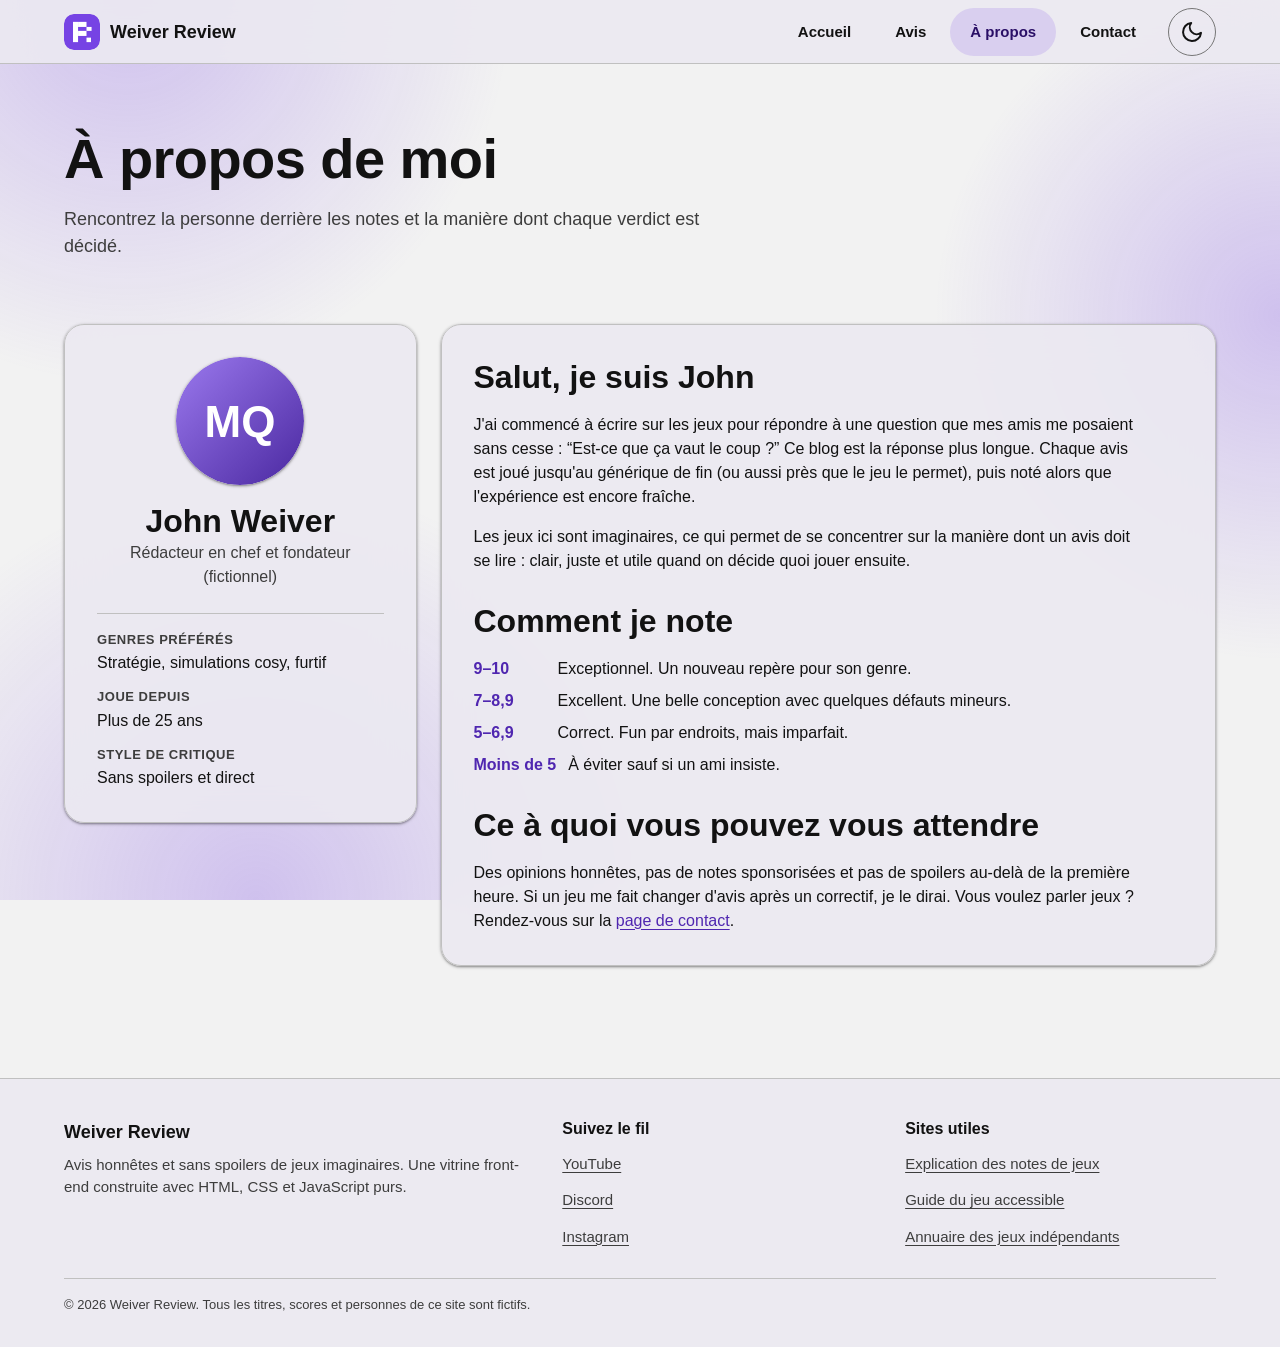
==== aboutme.html @ 38fb5235 "feat(master):initial commit - ajout du site" ====
<!DOCTYPE html>
<html lang="fr">
<head>
  <meta charset="utf-8">
  <meta name="viewport" content="width=device-width, initial-scale=1">
  <meta name="color-scheme" content="light dark">
  <title>À propos | Weiver Review</title>
  <meta name="description" content="Rencontrez Mara Quill, la critique fictive derrière Pixel Ledger, et apprenez comment chaque jeu reçoit sa note sur 10.">
  <link rel="canonical" href="https://www.example.com/aboutme.html">

  <!-- Open Graph -->
  <meta property="og:type" content="website">
  <meta property="og:site_name" content="Pixel Ledger">
  <meta property="og:title" content="À propos | Pixel Ledger">
  <meta property="og:description" content="Rencontrez Mara Quill, la critique fictive derrière Pixel Ledger, et apprenez comment chaque jeu reçoit sa note sur 10.">
  <meta property="og:url" content="https://www.example.com/aboutme.html">
  <meta property="og:locale" content="fr_FR">

  <link rel="icon" type="image/svg+xml" href="res/logo/logo.svg">
  <script>
    /* Set the theme before first paint to avoid a flash of the wrong theme */
    (function () {
      var theme = null;
      try { theme = window.localStorage.getItem('pixel-ledger-theme'); } catch (e) {}
      if (theme !== 'light' && theme !== 'dark') {
        theme = window.matchMedia && window.matchMedia('(prefers-color-scheme: dark)').matches ? 'dark' : 'light';
      }
      document.documentElement.setAttribute('data-theme', theme);
    })();
  </script>
  <link rel="stylesheet" href="res/css/global.css">
  <link rel="stylesheet" href="res/css/style.css">
  <script src="res/js/script.js" defer></script>
</head>
<body>
  <a class="skip-link" href="#main">Aller au contenu principal</a>

  <header class="site-header">
    <div class="container site-header__inner">
      <a class="brand" href="index.html">
        <img class="brand__logo" src="res/logo/logo.svg" alt="" width="36" height="36">
        <span class="brand__name">Weiver Review</span>
      </a>

      <button class="nav-toggle" type="button" aria-expanded="false" aria-controls="site-nav" aria-label="Menu principal" data-nav-toggle>
        <span class="nav-toggle__bar" aria-hidden="true"></span>
        <span class="nav-toggle__bar" aria-hidden="true"></span>
        <span class="nav-toggle__bar" aria-hidden="true"></span>
      </button>

      <nav class="site-nav" id="site-nav" aria-label="Principal">
        <ul class="site-nav__list">
          <li><a class="site-nav__link" href="index.html">Accueil</a></li>
          <li><a class="site-nav__link" href="review.html">Avis</a></li>
          <li><a class="site-nav__link" href="aboutme.html" aria-current="page">À propos</a></li>
          <li><a class="site-nav__link" href="contact.html">Contact</a></li>
          <li class="site-nav__tools">
            <button class="theme-toggle" type="button" data-theme-toggle>
              <svg class="theme-toggle__icon theme-toggle__icon--moon" viewBox="0 0 24 24" aria-hidden="true" focusable="false">
                <path d="M21 12.8A9 9 0 1 1 11.2 3a7 7 0 0 0 9.8 9.8z"/>
              </svg>
              <svg class="theme-toggle__icon theme-toggle__icon--sun" viewBox="0 0 24 24" aria-hidden="true" focusable="false">
                <circle cx="12" cy="12" r="4"/>
                <path d="M12 2v2M12 20v2M4.9 4.9l1.4 1.4M17.7 17.7l1.4 1.4M2 12h2M20 12h2M4.9 19.1l1.4-1.4M17.7 6.3l1.4-1.4"/>
              </svg>
              <span class="theme-toggle__label" data-theme-label>Basculer le thème</span>
            </button>
          </li>
        </ul>
      </nav>
    </div>
  </header>

  <main id="main" tabindex="-1">
    <section class="page-hero">
      <div class="container">
        <h1>À propos de moi</h1>
        <p class="page-hero__lead">Rencontrez la personne derrière les notes et la manière dont chaque verdict est décidé.</p>
      </div>
    </section>

    <section class="section" aria-label="Profil de l'auteur">
      <div class="container about">
        <div class="panel profile">
          <svg class="profile__avatar" viewBox="0 0 128 128" role="img" aria-label="Avatar fictif montrant les initiales MQ">
            <defs>
              <linearGradient id="avatar-gradient" x1="0" y1="0" x2="1" y2="1">
                <stop offset="0" stop-color="#9b79ee"/>
                <stop offset="1" stop-color="#4a28a0"/>
              </linearGradient>
            </defs>
            <circle cx="64" cy="64" r="64" fill="url(#avatar-gradient)"/>
            <text x="64" y="64" text-anchor="middle" dominant-baseline="central" font-family="Arial, sans-serif" font-size="44" font-weight="700" fill="#ffffff">MQ</text>
          </svg>
          <div>
            <h2>John Weiver</h2>
            <p class="profile__role">Rédacteur en chef et fondateur (fictionnel)</p>
          </div>
          <dl class="facts">
            <div>
              <dt>Genres préférés</dt>
              <dd>Stratégie, simulations cosy, furtif</dd>
            </div>
            <div>
              <dt>Joue depuis</dt>
              <dd>Plus de 25 ans</dd>
            </div>
            <div>
              <dt>Style de critique</dt>
              <dd>Sans spoilers et direct</dd>
            </div>
          </dl>
        </div>

        <div class="panel prose">
          <h2>Salut, je suis John</h2>
          <p>J'ai commencé à écrire sur les jeux pour répondre à une question que mes amis me posaient sans cesse : &ldquo;Est-ce que ça vaut le coup ?&rdquo; Ce blog est la réponse plus longue. Chaque avis est joué jusqu'au générique de fin (ou aussi près que le jeu le permet), puis noté alors que l'expérience est encore fraîche.</p>
          <p>Les jeux ici sont imaginaires, ce qui permet de se concentrer sur la manière dont un avis doit se lire : clair, juste et utile quand on décide quoi jouer ensuite.</p>

          <h2>Comment je note</h2>
          <ul class="scale">
            <li><strong>9&ndash;10</strong><span>Exceptionnel. Un nouveau repère pour son genre.</span></li>
            <li><strong>7&ndash;8,9</strong><span>Excellent. Une belle conception avec quelques défauts mineurs.</span></li>
            <li><strong>5&ndash;6,9</strong><span>Correct. Fun par endroits, mais imparfait.</span></li>
            <li><strong>Moins de 5</strong><span>À éviter sauf si un ami insiste.</span></li>
          </ul>

          <h2>Ce à quoi vous pouvez vous attendre</h2>
          <p>Des opinions honnêtes, pas de notes sponsorisées et pas de spoilers au-delà de la première heure. Si un jeu me fait changer d'avis après un correctif, je le dirai. Vous voulez parler jeux ? Rendez-vous sur la <a href="contact.html">page de contact</a>.</p>
        </div>
      </div>
    </section>
  </main>

  <footer class="site-footer">
    <div class="container site-footer__inner">
      <div class="site-footer__about">
        <p class="site-footer__brand">Weiver Review</p>
        <p>Avis honnêtes et sans spoilers de jeux imaginaires. Une vitrine front-end construite avec HTML, CSS et JavaScript purs.</p>
      </div>
      <div>
        <h2 class="site-footer__title">Suivez le fil</h2>
        <ul class="site-footer__list">
          <li><a href="https://example.com/pixel-ledger/youtube" target="_blank" rel="noopener noreferrer">YouTube<span class="visually-hidden"> (ouvre un nouvel onglet)</span></a></li>
          <li><a href="https://example.com/pixel-ledger/discord" target="_blank" rel="noopener noreferrer">Discord<span class="visually-hidden"> (ouvre un nouvel onglet)</span></a></li>
          <li><a href="https://example.com/pixel-ledger/instagram" target="_blank" rel="noopener noreferrer">Instagram<span class="visually-hidden"> (ouvre un nouvel onglet)</span></a></li>
        </ul>
      </div>
      <div>
        <h2 class="site-footer__title">Sites utiles</h2>
        <ul class="site-footer__list">
          <li><a href="https://www.adayagame.fr/et-aussi/systeme-de-notation" target="_blank" rel="noopener noreferrer">Explication des notes de jeux<span class="visually-hidden"> (ouvre un nouvel onglet)</span></a></li>
          <li><a href="https://example.org/accessible-gaming-guide" target="_blank" rel="noopener noreferrer">Guide du jeu accessible<span class="visually-hidden"> (ouvre un nouvel onglet)</span></a></li>
          <li><a href="https://example.net/indie-showcase-directory" target="_blank" rel="noopener noreferrer">Annuaire des jeux indépendants<span class="visually-hidden"> (ouvre un nouvel onglet)</span></a></li>
        </ul>
      </div>
    </div>
    <p class="container site-footer__legal">&copy; 2026 Weiver Review. Tous les titres, scores et personnes de ce site sont fictifs.</p>
  </footer>
</body>
</html>
---- res/css/global.css ----
/* ==========================================================================
   global.css
   Design tokens (Material Design 3 inspired), reset, typography,
   theme tokens and shared components: header, navigation, buttons, footer.
   Font: Arial only. Breakpoints: 600px and 1024px (mobile-first).
   ========================================================================== */

/* --------------------------------------------------------------------------
   1. Tokens that do not depend on the theme
   -------------------------------------------------------------------------- */
:root {
  color-scheme: light;

  /* Brand colour (identical in both themes) */
  --md-primary: #7643e4;
  --md-on-primary: #ffffff;           /* contrast on primary: 5.7:1 (AA) */
  --md-primary-hover: #683bc9;        /* primary mixed with 12% black */

  /* Shape scale */
  --md-shape-sm: 0.5rem;
  --md-shape-md: 0.75rem;
  --md-shape-lg: 1.25rem;
  --md-shape-full: 999px;

  /* Elevation (shadow part; the tint comes from the surface colours) */
  --md-elev-1: 0 1px 2px rgb(0 0 0 / 0.3), 0 1px 3px 1px rgb(0 0 0 / 0.15);
  --md-elev-2: 0 1px 2px rgb(0 0 0 / 0.3), 0 2px 6px 2px rgb(0 0 0 / 0.15);
  --md-elev-3: 0 4px 8px 3px rgb(0 0 0 / 0.15), 0 1px 3px rgb(0 0 0 / 0.3);

  /* Surface glass effect: 0.9 opacity + 20px blur (see components) */
  --md-surface-alpha: 0.9;
  --md-blur: 20px;

  /* State layers derived from the primary colour */
  --md-state-hover: rgb(118 67 228 / 0.12);

  /* Layout */
  --header-h: 4rem;
  --gutter: clamp(1rem, 4vw, 2rem);
  --container-max: 72rem;

  /* M3 type scale (fluid where it matters) */
  --md-display: clamp(2.25rem, 1.5rem + 3.6vw, 3.5rem);
  --md-headline: clamp(1.5rem, 1.2rem + 1.4vw, 2rem);
  --md-title-lg: clamp(1.125rem, 1.05rem + 0.4vw, 1.375rem);
  --md-title-md: 1rem;
  --md-body-lg: 1rem;
  --md-body-md: 0.9375rem;
  --md-label-lg: 0.9375rem;
  --md-label-md: 0.8125rem;
}

/* --------------------------------------------------------------------------
   2. Theme tokens
   Light is the base. The dark block overrides colour roles only.
   -------------------------------------------------------------------------- */
:root,
:root[data-theme="light"] {
  color-scheme: light;

  --md-bg: #f2f2f2;                    /* main background */
  --md-secondary: #c0c0c0;             /* secondary surfaces, borders, outlines */
  --md-surface-rgb: 236 233 241;       /* #f2f2f2 with a 5% primary tint */
  --md-on-surface: #121212;
  --md-on-surface-variant: #3d3d3d;
  --md-outline: #c0c0c0;
  --md-outline-strong: #767676;        /* form controls: >= 3:1 non-text contrast */

  --md-primary-text: #4f26b0;          /* primary as text/focus ring on light: >= 4.9:1 */
  --md-primary-container: #d9cfef;
  --md-on-primary-container: #2a0f66;
  --md-secondary-container: #c0c0c0;
  --md-on-secondary-container: #121212;

  --md-glow: rgb(118 67 228 / 0.28);   /* gradient behind the glass surfaces */
  --md-disabled-bg: rgb(18 18 18 / 0.12);
  --md-disabled-fg: rgb(18 18 18 / 0.38);
}

:root[data-theme="dark"] {
  color-scheme: dark;

  --md-bg: #0c0c0c;
  --md-secondary: #2f2f2f;
  --md-surface-rgb: 30 28 38;          /* #2f2f2f/#0c0c0c blend with a primary tint */
  --md-on-surface: #f2f2f2;
  --md-on-surface-variant: #c0c0c0;
  --md-outline: #2f2f2f;
  --md-outline-strong: #8a8a8a;

  --md-primary-text: #b498f0;          /* primary mixed with 45% white: 8:1 on #0c0c0c */
  --md-primary-container: #41345c;
  --md-on-primary-container: #e6dcfc;
  --md-secondary-container: #2f2f2f;
  --md-on-secondary-container: #f2f2f2;

  --md-primary-hover: #8152e6;         /* primary mixed with 8% white (white text 4.9:1) */
  --md-glow: rgb(118 67 228 / 0.34);
  --md-disabled-bg: rgb(242 242 242 / 0.12);
  --md-disabled-fg: rgb(242 242 242 / 0.38);
}

/* --------------------------------------------------------------------------
   3. Reset and base typography
   -------------------------------------------------------------------------- */
*,
*::before,
*::after {
  box-sizing: border-box;
}

html {
  -webkit-text-size-adjust: 100%;
  text-size-adjust: 100%;
  scroll-padding-top: calc(var(--header-h) + 1rem);
}

@media (prefers-reduced-motion: no-preference) {
  html {
    scroll-behavior: smooth;
  }
}

body {
  margin: 0;
  min-height: 100vh;
  min-height: 100dvh;
  display: flex;
  flex-direction: column;
  font-family: Arial, sans-serif;
  font-size: var(--md-body-lg);
  line-height: 1.5;
  color: var(--md-on-surface);
  background-color: var(--md-bg);
}

/* Soft gradient behind every page so the glass blur is visible */
body::before {
  content: "";
  position: fixed;
  inset: 0;
  z-index: -1;
  pointer-events: none;
  background:
    radial-gradient(40rem circle at 10% 0%, var(--md-glow), transparent 60%),
    radial-gradient(36rem circle at 100% 35%, var(--md-glow), transparent 60%),
    radial-gradient(44rem circle at 20% 100%, var(--md-glow), transparent 60%);
}

main {
  flex: 1 0 auto;
}

main:focus {
  outline: none;
}

h1,
h2,
h3,
h4,
p,
ul,
ol,
dl,
dd,
figure {
  margin: 0;
}

h1,
h2,
h3,
h4 {
  font-family: inherit;
  font-weight: 700;
  line-height: 1.2;
}

h1 {
  font-size: var(--md-display);
  line-height: 1.1;
  letter-spacing: -0.01em;
}

h2 {
  font-size: var(--md-headline);
  line-height: 1.25;
}

h3 {
  font-size: var(--md-title-lg);
  line-height: 1.3;
}

h4 {
  font-size: var(--md-title-md);
}

ul[role="list"],
.list-reset {
  list-style: none;
  padding: 0;
}

img,
svg {
  display: block;
  max-width: 100%;
}

a {
  color: var(--md-primary-text);
  text-underline-offset: 0.2em;
}

a:hover {
  text-decoration-thickness: 2px;
}

button,
input,
select,
textarea {
  font: inherit;
  color: inherit;
}

button {
  cursor: pointer;
}

/* Visible focus for every interactive element */
:focus-visible {
  outline: 3px solid var(--md-primary-text);
  outline-offset: 3px;
}

/* --------------------------------------------------------------------------
   4. Utilities
   -------------------------------------------------------------------------- */
.container {
  width: min(100% - 2 * var(--gutter), var(--container-max));
  margin-inline: auto;
}

.visually-hidden {
  position: absolute;
  width: 1px;
  height: 1px;
  margin: -1px;
  padding: 0;
  overflow: hidden;
  clip: rect(0 0 0 0);
  clip-path: inset(50%);
  white-space: nowrap;
  border: 0;
}

.skip-link {
  position: absolute;
  top: -4rem;
  left: 0.75rem;
  z-index: 1000;
  padding: 0.75rem 1.25rem;
  border-radius: var(--md-shape-full);
  background: var(--md-primary);
  color: var(--md-on-primary);
  font-weight: 700;
  text-decoration: none;
}

.skip-link:focus {
  top: 0.75rem;
}

/* --------------------------------------------------------------------------
   5. Buttons (M3: filled, tonal, outlined, text)
   -------------------------------------------------------------------------- */
.button {
  display: inline-flex;
  align-items: center;
  justify-content: center;
  gap: 0.5rem;
  min-height: 3rem;
  padding: 0.5rem 1.5rem;
  border: 1px solid transparent;
  border-radius: var(--md-shape-full);
  font-size: var(--md-label-lg);
  font-weight: 700;
  line-height: 1.2;
  text-align: center;
  text-decoration: none;
  transition: background-color 0.2s ease, box-shadow 0.2s ease;
}

.button--filled {
  background: var(--md-primary);
  color: var(--md-on-primary);
}

.button--filled:hover {
  background: var(--md-primary-hover);
  box-shadow: var(--md-elev-1);
  text-decoration: none;
}

.button--tonal {
  background: var(--md-primary-container);
  color: var(--md-on-primary-container);
}

.button--tonal:hover {
  box-shadow: var(--md-elev-1);
  text-decoration: none;
}

.button--outlined {
  border-color: var(--md-outline-strong);
  color: var(--md-primary-text);
}

.button--outlined:hover {
  background: var(--md-state-hover);
  text-decoration: none;
}

.button--text {
  min-height: 2.75rem;
  padding-inline: 0.75rem;
  color: var(--md-primary-text);
}

.button--text:hover {
  background: var(--md-state-hover);
  text-decoration: none;
}

.button:disabled,
.button[aria-disabled="true"] {
  background: var(--md-disabled-bg);
  color: var(--md-disabled-fg);
  box-shadow: none;
  cursor: not-allowed;
}

/* --------------------------------------------------------------------------
   6. Header and navigation
   The glass layer is a pseudo-element so the fixed drawer (a descendant of
   the header) is not trapped inside a backdrop-filter containing block.
   -------------------------------------------------------------------------- */
.site-header {
  position: sticky;
  top: 0;
  z-index: 100;
  isolation: isolate;
}

.site-header::before {
  content: "";
  position: absolute;
  inset: 0;
  z-index: -1;
  background: rgb(var(--md-surface-rgb) / var(--md-surface-alpha));
  -webkit-backdrop-filter: blur(var(--md-blur));
  backdrop-filter: blur(var(--md-blur));
  border-bottom: 1px solid var(--md-outline);
}

.site-header__inner {
  display: flex;
  align-items: center;
  justify-content: space-between;
  gap: 1rem;
  min-height: var(--header-h);
}

/* Brand */
.brand {
  display: inline-flex;
  align-items: center;
  gap: 0.625rem;
  min-height: 3rem;
  color: var(--md-on-surface);
  font-size: 1.125rem;
  font-weight: 700;
  text-decoration: none;
}

.brand:hover {
  text-decoration: none;
}

.brand__logo {
  width: 2.25rem;
  height: 2.25rem;
  border-radius: 0.625rem;
}

/* Hamburger button (< 1024px) */
.nav-toggle {
  position: relative;
  flex: none;
  width: 3rem;
  height: 3rem;
  padding: 0;
  border: 0;
  border-radius: var(--md-shape-full);
  background: transparent;
  color: var(--md-on-surface);
}

.nav-toggle:hover {
  background: var(--md-state-hover);
}

.nav-toggle__bar {
  position: absolute;
  left: 0.75rem;
  width: 1.5rem;
  height: 2px;
  border-radius: 2px;
  background: currentColor;
  transition: transform 0.25s ease, opacity 0.2s ease;
}

.nav-toggle__bar:nth-child(1) {
  top: 1.0625rem;
}

.nav-toggle__bar:nth-child(2) {
  top: 1.4375rem;
}

.nav-toggle__bar:nth-child(3) {
  top: 1.8125rem;
}

.nav-toggle[aria-expanded="true"] .nav-toggle__bar:nth-child(1) {
  transform: translateY(0.375rem) rotate(45deg);
}

.nav-toggle[aria-expanded="true"] .nav-toggle__bar:nth-child(2) {
  opacity: 0;
}

.nav-toggle[aria-expanded="true"] .nav-toggle__bar:nth-child(3) {
  transform: translateY(-0.375rem) rotate(-45deg);
}

/* Drawer (mobile): slides in from the right under the header */
.site-nav {
  position: fixed;
  top: var(--header-h);
  right: 0;
  bottom: 0;
  width: min(20rem, 85vw);
  padding: 1rem;
  overflow-y: auto;
  background: rgb(var(--md-surface-rgb) / var(--md-surface-alpha));
  -webkit-backdrop-filter: blur(var(--md-blur));
  backdrop-filter: blur(var(--md-blur));
  border-inline-start: 1px solid var(--md-outline);
  box-shadow: var(--md-elev-3);
  transform: translateX(100%);
  visibility: hidden;
  transition: transform 0.25s ease, visibility 0s linear 0.25s;
}

.site-nav.is-open {
  transform: none;
  visibility: visible;
  transition: transform 0.25s ease, visibility 0s;
}

.site-nav__list {
  display: flex;
  flex-direction: column;
  gap: 0.25rem;
  margin: 0;
  padding: 0;
  list-style: none;
}

.site-nav__link {
  display: flex;
  align-items: center;
  min-height: 3rem;
  padding: 0 1.25rem;
  border-radius: var(--md-shape-full);
  color: var(--md-on-surface);
  font-size: var(--md-label-lg);
  font-weight: 700;
  text-decoration: none;
}

.site-nav__link:hover {
  background: var(--md-state-hover);
  text-decoration: none;
}

.site-nav__link[aria-current="page"] {
  background: var(--md-primary-container);
  color: var(--md-on-primary-container);
}

.site-nav__tools {
  margin-top: 0.75rem;
  padding-top: 0.75rem;
  border-top: 1px solid var(--md-outline);
}

/* Theme toggle: shows a moon in light mode, a sun in dark mode */
.theme-toggle {
  display: flex;
  align-items: center;
  gap: 0.75rem;
  width: 100%;
  min-height: 3rem;
  padding: 0 1.25rem;
  border: 1px solid var(--md-outline-strong);
  border-radius: var(--md-shape-full);
  background: transparent;
  color: var(--md-on-surface);
  font-size: var(--md-label-lg);
  font-weight: 700;
}

.theme-toggle:hover {
  background: var(--md-state-hover);
}

.theme-toggle__icon {
  flex: none;
  width: 1.5rem;
  height: 1.5rem;
  fill: none;
  stroke: currentColor;
  stroke-width: 2;
  stroke-linecap: round;
  stroke-linejoin: round;
}

.theme-toggle__icon--sun,
:root[data-theme="dark"] .theme-toggle__icon--moon {
  display: none;
}

:root[data-theme="dark"] .theme-toggle__icon--sun {
  display: block;
}

/* Desktop (>= 1024px): horizontal top bar, no hamburger */
@media (min-width: 1024px) {
  .nav-toggle {
    display: none;
  }

  .site-nav {
    position: static;
    width: auto;
    margin-inline-start: auto;
    padding: 0;
    overflow: visible;
    background: none;
    -webkit-backdrop-filter: none;
    backdrop-filter: none;
    border: 0;
    box-shadow: none;
    transform: none;
    visibility: visible;
    transition: none;
  }

  .site-nav__list {
    flex-direction: row;
    align-items: center;
    gap: 0.25rem;
  }

  .site-nav__tools {
    margin: 0 0 0 0.5rem;
    padding: 0;
    border: 0;
  }

  .theme-toggle {
    justify-content: center;
    width: 3rem;
    padding: 0;
  }

  /* Label stays available to screen readers */
  .theme-toggle__label {
    position: absolute;
    width: 1px;
    height: 1px;
    margin: -1px;
    overflow: hidden;
    clip: rect(0 0 0 0);
    clip-path: inset(50%);
    white-space: nowrap;
  }
}

/* --------------------------------------------------------------------------
   7. Footer
   -------------------------------------------------------------------------- */
.site-footer {
  margin-top: clamp(2rem, 5vw, 4rem);
  background: rgb(var(--md-surface-rgb) / var(--md-surface-alpha));
  -webkit-backdrop-filter: blur(var(--md-blur));
  backdrop-filter: blur(var(--md-blur));
  border-top: 1px solid var(--md-outline);
  color: var(--md-on-surface-variant);
  font-size: var(--md-body-md);
}

.site-footer__inner {
  display: grid;
  gap: 2rem;
  padding-block: 2.5rem 1.5rem;
}

.site-footer__brand {
  margin-bottom: 0.5rem;
  color: var(--md-on-surface);
  font-size: 1.125rem;
  font-weight: 700;
}

.site-footer__title {
  margin-bottom: 0.5rem;
  color: var(--md-on-surface);
  font-size: var(--md-title-md);
}

.site-footer__list {
  display: grid;
  gap: 0.125rem;
  margin: 0;
  padding: 0;
  list-style: none;
}

.site-footer__list a {
  display: inline-block;
  padding-block: 0.375rem;
  color: var(--md-on-surface-variant);
}

.site-footer__list a:hover {
  color: var(--md-primary-text);
}

.site-footer__legal {
  padding-block: 1rem 2rem;
  border-top: 1px solid var(--md-outline);
  font-size: var(--md-label-md);
}

@media (min-width: 600px) {
  .site-footer__inner {
    grid-template-columns: repeat(2, 1fr);
  }

  .site-footer__about {
    grid-column: 1 / -1;
  }
}

@media (min-width: 1024px) {
  .site-footer__inner {
    grid-template-columns: 1.5fr 1fr 1fr;
  }

  .site-footer__about {
    grid-column: auto;
  }
}

/* --------------------------------------------------------------------------
   8. Reduced motion
   -------------------------------------------------------------------------- */
@media (prefers-reduced-motion: reduce) {
  *,
  *::before,
  *::after {
    animation-duration: 0.01ms !important;
    animation-iteration-count: 1 !important;
    transition-duration: 0.01ms !important;
    transition-delay: 0s !important;
    scroll-behavior: auto !important;
  }
}
---- res/css/style.css ----
/* ==========================================================================
   style.css
   Mises en page et composants par page : hero, cartes, avis, à propos, contact.
   S'appuie sur les tokens définis dans global.css.
   ========================================================================== */

/* --------------------------------------------------------------------------
   1. Surfaces vitrées (cartes, panneaux, mise en avant, appel à l'action)
   Fond à 0,9 d'opacité + flou de 20px sur le dégradé de la page.
   -------------------------------------------------------------------------- */
.card,
.panel,
.spotlight,
.cta {
  background: rgb(var(--md-surface-rgb) / var(--md-surface-alpha));
  -webkit-backdrop-filter: blur(var(--md-blur));
  backdrop-filter: blur(var(--md-blur));
  border: 1px solid var(--md-outline);
  border-radius: var(--md-shape-lg);
  box-shadow: var(--md-elev-1);
}

.panel {
  padding: clamp(1.25rem, 3vw, 2rem);
}

/* --------------------------------------------------------------------------
   2. Éléments partagés : sections, puces, notes
   -------------------------------------------------------------------------- */
.section {
  padding-block: clamp(1.5rem, 4vw, 3rem);
}

.section__header {
  display: flex;
  flex-wrap: wrap;
  align-items: flex-end;
  justify-content: space-between;
  gap: 0.5rem 1.5rem;
  margin-bottom: 1.5rem;
}

.page-hero {
  padding-block: clamp(2rem, 6vw, 4rem) clamp(0.5rem, 2vw, 1rem);
}

.page-hero__lead {
  max-width: 40rem;
  margin-top: 1rem;
  color: var(--md-on-surface-variant);
  font-size: clamp(1rem, 0.95rem + 0.25vw, 1.125rem);
}

.chip {
  display: inline-flex;
  align-items: center;
  min-height: 1.75rem;
  padding: 0.125rem 0.75rem;
  border-radius: var(--md-shape-full);
  background: var(--md-secondary-container);
  color: var(--md-on-secondary-container);
  font-size: var(--md-label-md);
  font-weight: 700;
  line-height: 1.2;
}

.chip--tonal {
  background: var(--md-primary-container);
  color: var(--md-on-primary-container);
}

/* --------------------------------------------------------------------------
   3. Accueil : hero
   -------------------------------------------------------------------------- */
.hero {
  position: relative;
  isolation: isolate;
  padding-block: clamp(2rem, 7vw, 5rem);
}

/* Soft glow that follows the pointer (set by index.js) */
.hero::after {
  content: "";
  position: absolute;
  inset: 0;
  z-index: -1;
  pointer-events: none;
  background: radial-gradient(
    28rem circle at var(--hero-x, 75%) var(--hero-y, 30%),
    var(--md-glow),
    transparent 65%
  );
}

.hero__inner {
  display: grid;
  gap: clamp(1.5rem, 5vw, 3rem);
  align-items: center;
}

.hero__text {
  display: grid;
  justify-items: start;
  gap: 1.25rem;
}

.hero__lead {
  max-width: 36rem;
  color: var(--md-on-surface-variant);
  font-size: clamp(1rem, 0.95rem + 0.3vw, 1.25rem);
}

.hero__actions {
  display: flex;
  flex-wrap: wrap;
  gap: 0.75rem;
}

.spotlight {
  display: grid;
  justify-items: center;
  gap: 1rem;
  padding: clamp(1.25rem, 4vw, 2rem);
  text-align: center;
}

.spotlight__label {
  color: var(--md-on-surface-variant);
  font-size: var(--md-label-lg);
  letter-spacing: 0.04em;
  text-transform: uppercase;
}

.controller {
  width: min(100%, 15rem);
  height: auto;
}

.controller__body {
  fill: var(--md-primary);
}

.controller__detail {
  fill: #ffffff;
}

.spotlight__title {
  font-size: var(--md-title-lg);
}

/* Circular score indicator drawn with a conic gradient */
.score-ring {
  position: relative;
  display: grid;
  place-items: center;
  width: 6rem;
  aspect-ratio: 1;
  border-radius: 50%;
  background: conic-gradient(var(--md-primary) calc(var(--value, 0) * 1%), var(--md-secondary) 0);
}

.score-ring::before {
  content: "";
  position: absolute;
  inset: 0.5rem;
  border-radius: 50%;
  background: rgb(var(--md-surface-rgb));
}

.score-ring__text {
  position: relative;
  color: var(--md-on-surface);
  font-size: 1.75rem;
  font-weight: 700;
  line-height: 1;
}

.score-ring__text small {
  color: var(--md-on-surface-variant);
  font-size: 0.75rem;
  font-weight: 400;
}

@media (min-width: 1024px) {
  .hero__inner {
    grid-template-columns: 1.25fr 1fr;
  }
}

/* --------------------------------------------------------------------------
   4. Cards and review grid
   -------------------------------------------------------------------------- */
.card-grid {
  display: grid;
  grid-template-columns: 1fr;
  gap: 1.25rem;
}

@media (min-width: 600px) {
  .card-grid {
    grid-template-columns: repeat(2, 1fr);
  }
}

@media (min-width: 1024px) {
  .card-grid {
    grid-template-columns: repeat(3, 1fr);
    gap: 1.5rem;
  }
}

.card {
  display: flex;
  flex-direction: column;
  overflow: hidden;
  transition: box-shadow 0.25s ease, transform 0.25s ease;
}

.card:hover {
  box-shadow: var(--md-elev-2);
}

.card:target {
  outline: 3px solid var(--md-primary-text);
  outline-offset: 3px;
}

/* Cover placeholder: CSS gradient + inline SVG motif */
.card__cover {
  position: relative;
  aspect-ratio: 16 / 9;
  background: linear-gradient(135deg, var(--cover-a, #7643e4), var(--cover-b, #1f1147));
}

.card__art {
  position: absolute;
  inset: 0;
  width: 100%;
  height: 100%;
  color: rgb(255 255 255 / 0.85);
}

.card__cover--1 { --cover-a: #7643e4; --cover-b: #1f1147; }
.card__cover--2 { --cover-a: #9b79ee; --cover-b: #4a28a0; }
.card__cover--3 { --cover-a: #4a28a0; --cover-b: #0c0c0c; }
.card__cover--4 { --cover-a: #2f2f2f; --cover-b: #7643e4; }
.card__cover--5 { --cover-a: #8a8a8a; --cover-b: #5b2fc0; }
.card__cover--6 { --cover-a: #5b2fc0; --cover-b: #2f2f2f; }

.card__score {
  position: absolute;
  top: 0.75rem;
  right: 0.75rem;
  display: flex;
  align-items: baseline;
  gap: 0.125rem;
  padding: 0.25rem 0.75rem;
  border-radius: var(--md-shape-full);
  background: rgb(var(--md-surface-rgb) / var(--md-surface-alpha));
  -webkit-backdrop-filter: blur(var(--md-blur));
  backdrop-filter: blur(var(--md-blur));
  box-shadow: var(--md-elev-1);
  color: var(--md-on-surface-variant);
  font-size: 0.75rem;
  line-height: 1.4;
}

.card__score strong {
  color: var(--md-primary-text);
  font-size: 1.25rem;
}

.card__body {
  display: flex;
  flex: 1;
  flex-direction: column;
  gap: 0.875rem;
  padding: 1.25rem;
}

.card__meta {
  display: flex;
  flex-wrap: wrap;
  gap: 0.5rem;
  margin: 0;
  padding: 0;
  list-style: none;
}

.card__comment {
  color: var(--md-on-surface-variant);
  font-size: var(--md-body-md);
}

.card__link {
  align-self: flex-start;
  margin: auto 0 -0.5rem -0.75rem;
}

.card--crow-master .card__cover {
  background: linear-gradient(135deg, #08090d, #2d2d34);
}

.card__cover--crow {
  --cover-a: #0d1117;
  --cover-b: #454a56;
}

.card__toggle {
  align-self: flex-start;
}

.modal {
  position: fixed;
  inset: 0;
  z-index: 1000;
  display: flex;
  align-items: center;
  justify-content: center;
  padding: 1rem;
  opacity: 0;
  pointer-events: none;
  transition: opacity 0.2s ease;
}

.modal.is-visible {
  opacity: 1;
  pointer-events: auto;
}

.modal__backdrop {
  position: absolute;
  inset: 0;
  background: rgb(0 0 0 / 0.7);
}

.modal__panel {
  position: relative;
  z-index: 1;
  width: min(100%, 32rem);
  display: grid;
  gap: 1rem;
  padding: 1.5rem;
  border: 1px solid var(--md-outline);
  border-radius: var(--md-shape-lg);
  background: var(--md-bg);
  box-shadow: var(--md-elev-3);
}

.modal__close {
  position: absolute;
  top: 0.75rem;
  right: 0.75rem;
  width: 2.25rem;
  height: 2.25rem;
  border: 1px solid var(--md-outline);
  border-radius: 50%;
  background: transparent;
  color: var(--md-on-surface);
  font-size: 1.5rem;
  cursor: pointer;
}

.modal__description,
.modal__list {
  color: var(--md-on-surface-variant);
}

.modal__list {
  margin: 0;
  padding-left: 1.25rem;
  display: grid;
  gap: 0.5rem;
}

.modal__actions {
  display: flex;
  flex-wrap: wrap;
  gap: 0.75rem;
}

/* Atouts / inconvénients */
.verdict {
  display: grid;
  grid-template-columns: repeat(auto-fit, minmax(9.5rem, 1fr));
  gap: 1rem;
}

.verdict__title {
  margin-bottom: 0.375rem;
  color: var(--md-on-surface);
  font-size: var(--md-label-lg);
  letter-spacing: 0.04em;
  text-transform: uppercase;
}

.verdict__list {
  display: grid;
  gap: 0.375rem;
  margin: 0;
  padding: 0;
  list-style: none;
  font-size: var(--md-body-md);
}

.verdict__list li {
  position: relative;
  padding-left: 1.375rem;
}

.verdict__list li::before {
  position: absolute;
  left: 0;
  font-weight: 700;
  color: var(--md-primary-text);
}

.verdict__list--pros li::before {
  content: "+";
  content: "+" / "";
}

.verdict__list--cons li::before {
  content: "\2212";
  content: "\2212" / "";
}

/* Scroll reveal (class added by index.js only when motion is allowed) */
.reveal {
  opacity: 0;
  transform: translateY(1rem);
  transition: opacity 0.5s ease, transform 0.5s ease;
}

.reveal.is-visible {
  opacity: 1;
  transform: none;
}

/* --------------------------------------------------------------------------
   5. Call to action
   -------------------------------------------------------------------------- */
.cta {
  display: grid;
  justify-items: start;
  gap: 1rem;
  padding: clamp(1.5rem, 5vw, 3rem);
  background-image: linear-gradient(135deg, var(--md-primary-container), transparent 70%);
}

.cta p {
  max-width: 36rem;
  color: var(--md-on-surface-variant);
}

/* --------------------------------------------------------------------------
   6. À propos
   -------------------------------------------------------------------------- */
.about {
  display: grid;
  gap: 1.5rem;
  align-items: start;
}

.profile {
  display: grid;
  justify-items: center;
  gap: 1rem;
  text-align: center;
}

.profile__avatar {
  width: 8rem;
  height: 8rem;
  border-radius: 50%;
  box-shadow: var(--md-elev-1);
}

.profile__role {
  color: var(--md-on-surface-variant);
}

.facts {
  display: grid;
  gap: 0.75rem;
  width: 100%;
  margin-top: 0.5rem;
  padding-top: 1rem;
  border-top: 1px solid var(--md-outline);
  text-align: left;
}

.facts dt {
  color: var(--md-on-surface-variant);
  font-size: var(--md-label-md);
  font-weight: 700;
  letter-spacing: 0.04em;
  text-transform: uppercase;
}

.facts dd {
  margin-top: 0.125rem;
}

.prose {
  display: grid;
  gap: 1rem;
}

.prose h2 {
  margin-top: 0.75rem;
}

.prose h2:first-child {
  margin-top: 0;
}

.prose p {
  max-width: 42rem;
}

.scale {
  display: grid;
  gap: 0.5rem;
  margin: 0;
  padding: 0;
  list-style: none;
}

.scale li {
  display: flex;
  align-items: baseline;
  gap: 0.75rem;
}

.scale strong {
  flex: none;
  min-width: 4.5rem;
  color: var(--md-primary-text);
}

@media (min-width: 1024px) {
  .about {
    grid-template-columns: minmax(16rem, 1fr) 2.2fr;
  }

  .profile {
    position: sticky;
    top: calc(var(--header-h) + 1.5rem);
  }
}

/* --------------------------------------------------------------------------
   7. Formulaire de contact
   -------------------------------------------------------------------------- */
.contact {
  display: grid;
  gap: 1.5rem;
  align-items: start;
}

.form {
  display: grid;
  gap: 1.25rem;
}

.field {
  display: grid;
  gap: 0.375rem;
}

.field__label {
  font-weight: 700;
}

.field__hint {
  color: var(--md-on-surface-variant);
  font-size: var(--md-label-md);
}

.field__control {
  width: 100%;
  min-height: 3rem;
  padding: 0.75rem 1rem;
  border: 1px solid var(--md-outline-strong);
  border-radius: var(--md-shape-md);
  background: var(--md-bg);
  color: var(--md-on-surface);
}

textarea.field__control {
  min-height: 9rem;
  resize: vertical;
}

/* Invalid state: thicker border plus a text message, not colour alone */
.field__control[aria-invalid="true"] {
  border-color: var(--md-on-surface);
  box-shadow: inset 0 0 0 1px var(--md-on-surface);
}

.field__error {
  color: var(--md-on-surface);
  font-size: var(--md-body-md);
  font-weight: 700;
}

.field__error::before {
  content: "Error: ";
  color: var(--md-primary-text);
}

.form__actions {
  display: flex;
  flex-wrap: wrap;
  align-items: center;
  gap: 1rem;
}

.form-status {
  padding: 1rem 1.25rem;
  border-radius: var(--md-shape-md);
  background: var(--md-primary-container);
  color: var(--md-on-primary-container);
  font-weight: 700;
}

.form-status:empty {
  display: none;
}

.info-list {
  display: grid;
  gap: 1rem;
  margin: 1rem 0 0;
  padding: 0;
  list-style: none;
  color: var(--md-on-surface-variant);
}

.info-list strong {
  display: block;
  color: var(--md-on-surface);
}

@media (min-width: 1024px) {
  .contact {
    grid-template-columns: 1.6fr 1fr;
  }
}
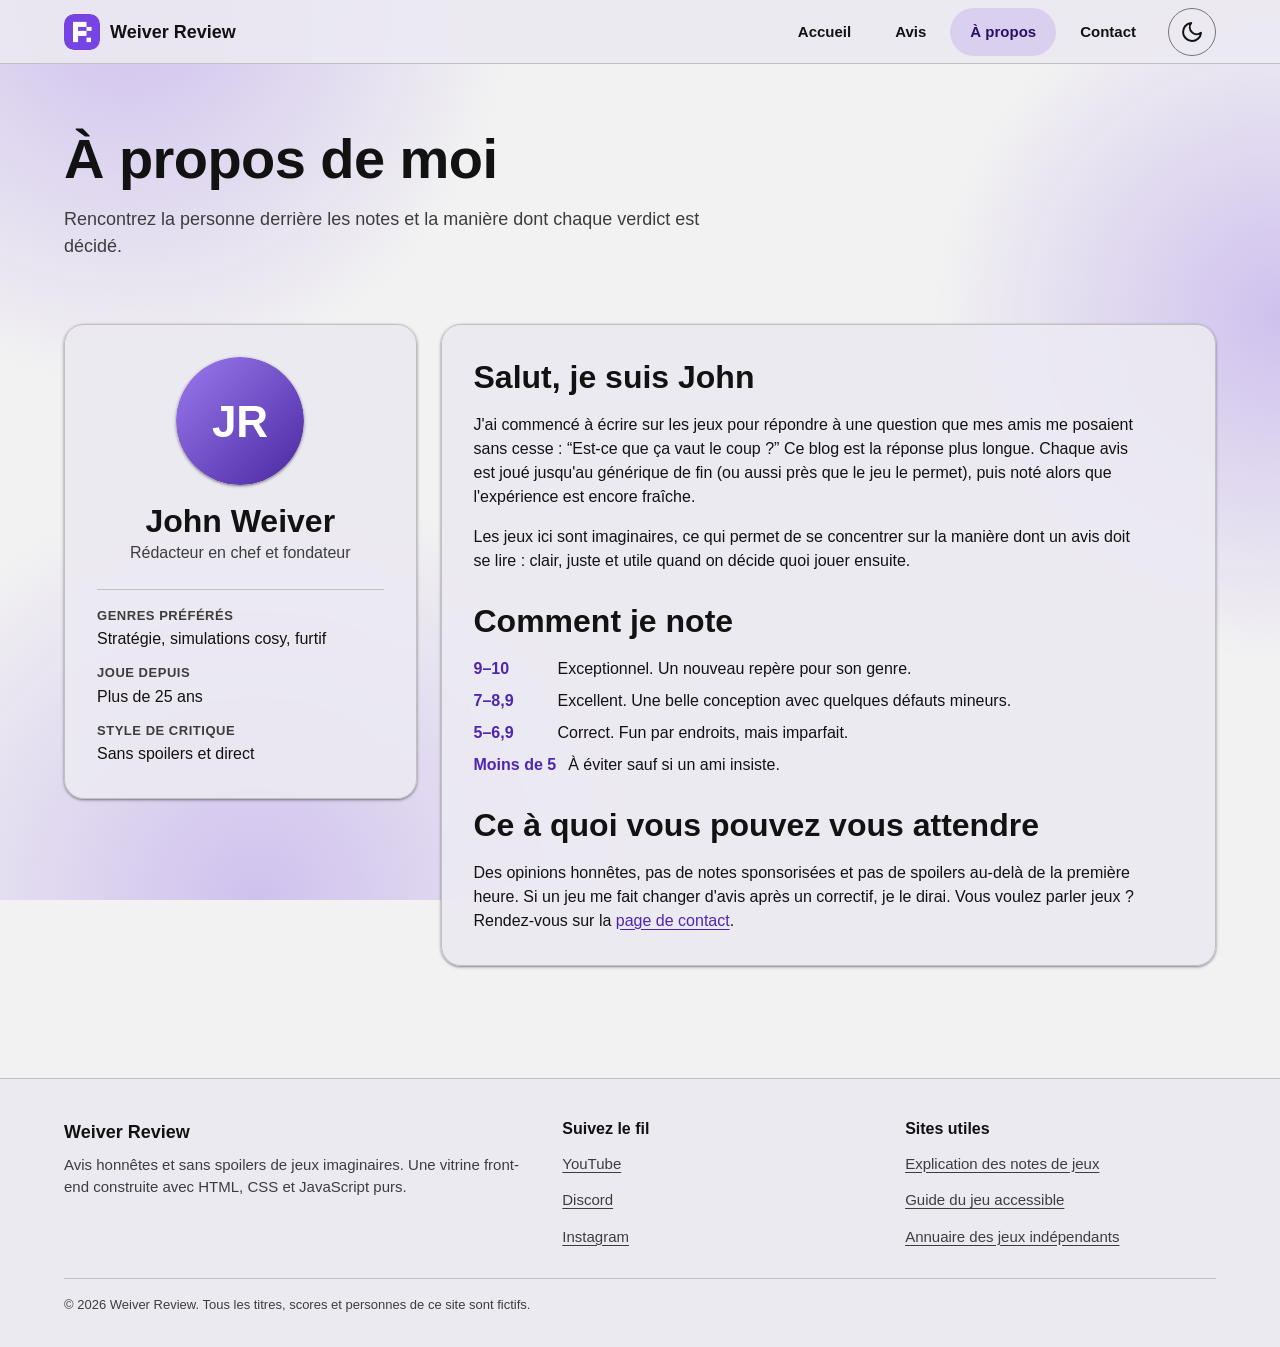
==== commit 9ff19bf0: "feat(seo):modification rédirections des liens et correction seo" ====
--- a/aboutme.html
+++ b/aboutme.html
@@ -5,15 +5,15 @@
   <meta name="viewport" content="width=device-width, initial-scale=1">
   <meta name="color-scheme" content="light dark">
   <title>À propos | Weiver Review</title>
-  <meta name="description" content="Rencontrez Mara Quill, la critique fictive derrière Pixel Ledger, et apprenez comment chaque jeu reçoit sa note sur 10.">
-  <link rel="canonical" href="https://www.example.com/aboutme.html">
+  <meta name="description" content="Rencontrez Mara Quill, la critique fictive derrière Weiver Review, et apprenez comment chaque jeu reçoit sa note sur 10.">
+  <link rel="canonical" href="https://weiver-review.fr/aboutme.html">
 
   <!-- Open Graph -->
   <meta property="og:type" content="website">
-  <meta property="og:site_name" content="Pixel Ledger">
-  <meta property="og:title" content="À propos | Pixel Ledger">
-  <meta property="og:description" content="Rencontrez Mara Quill, la critique fictive derrière Pixel Ledger, et apprenez comment chaque jeu reçoit sa note sur 10.">
-  <meta property="og:url" content="https://www.example.com/aboutme.html">
+  <meta property="og:site_name" content="Weiver Review">
+  <meta property="og:title" content="À propos | Weiver Review">
+  <meta property="og:description" content="Rencontrez Mara Quill, la critique fictive derrière Weiver Review, et apprenez comment chaque jeu reçoit sa note sur 10.">
+  <meta property="og:url" content="https://weiver-review.fr/aboutme.html">
   <meta property="og:locale" content="fr_FR">
 
   <link rel="icon" type="image/svg+xml" href="res/logo/logo.svg">
@@ -90,11 +90,11 @@
               </linearGradient>
             </defs>
             <circle cx="64" cy="64" r="64" fill="url(#avatar-gradient)"/>
-            <text x="64" y="64" text-anchor="middle" dominant-baseline="central" font-family="Arial, sans-serif" font-size="44" font-weight="700" fill="#ffffff">MQ</text>
+            <text x="64" y="64" text-anchor="middle" dominant-baseline="central" font-family="Arial, sans-serif" font-size="44" font-weight="700" fill="#ffffff">JR</text>
           </svg>
           <div>
             <h2>John Weiver</h2>
-            <p class="profile__role">Rédacteur en chef et fondateur (fictionnel)</p>
+            <p class="profile__role">Rédacteur en chef et fondateur</p>
           </div>
           <dl class="facts">
             <div>
@@ -141,17 +141,17 @@
       <div>
         <h2 class="site-footer__title">Suivez le fil</h2>
         <ul class="site-footer__list">
-          <li><a href="https://example.com/pixel-ledger/youtube" target="_blank" rel="noopener noreferrer">YouTube<span class="visually-hidden"> (ouvre un nouvel onglet)</span></a></li>
-          <li><a href="https://example.com/pixel-ledger/discord" target="_blank" rel="noopener noreferrer">Discord<span class="visually-hidden"> (ouvre un nouvel onglet)</span></a></li>
-          <li><a href="https://example.com/pixel-ledger/instagram" target="_blank" rel="noopener noreferrer">Instagram<span class="visually-hidden"> (ouvre un nouvel onglet)</span></a></li>
+          <li><a href="https://www.youtube.com/@weiverreview" target="_blank" rel="noopener noreferrer">YouTube<span class="visually-hidden"> (ouvre un nouvel onglet)</span></a></li>
+          <li><a href="https://discord.com/users/1569050026943062056" target="_blank" rel="noopener noreferrer">Discord<span class="visually-hidden"> (ouvre un nouvel onglet)</span></a></li>
+          <li><a href="https://www.instagram.com/weiverreview08/" target="_blank" rel="noopener noreferrer">Instagram<span class="visually-hidden"> (ouvre un nouvel onglet)</span></a></li>
         </ul>
       </div>
       <div>
         <h2 class="site-footer__title">Sites utiles</h2>
         <ul class="site-footer__list">
           <li><a href="https://www.adayagame.fr/et-aussi/systeme-de-notation" target="_blank" rel="noopener noreferrer">Explication des notes de jeux<span class="visually-hidden"> (ouvre un nouvel onglet)</span></a></li>
-          <li><a href="https://example.org/accessible-gaming-guide" target="_blank" rel="noopener noreferrer">Guide du jeu accessible<span class="visually-hidden"> (ouvre un nouvel onglet)</span></a></li>
-          <li><a href="https://example.net/indie-showcase-directory" target="_blank" rel="noopener noreferrer">Annuaire des jeux indépendants<span class="visually-hidden"> (ouvre un nouvel onglet)</span></a></li>
+          <li><a href="https://portail-handicap.fr/sport-loisirs-culture/jeu-video-accessible" target="_blank" rel="noopener noreferrer">Guide du jeu accessible<span class="visually-hidden"> (ouvre un nouvel onglet)</span></a></li>
+          <li><a href="https://www.indiemag.fr/jeux" target="_blank" rel="noopener noreferrer">Annuaire des jeux indépendants<span class="visually-hidden"> (ouvre un nouvel onglet)</span></a></li>
         </ul>
       </div>
     </div>
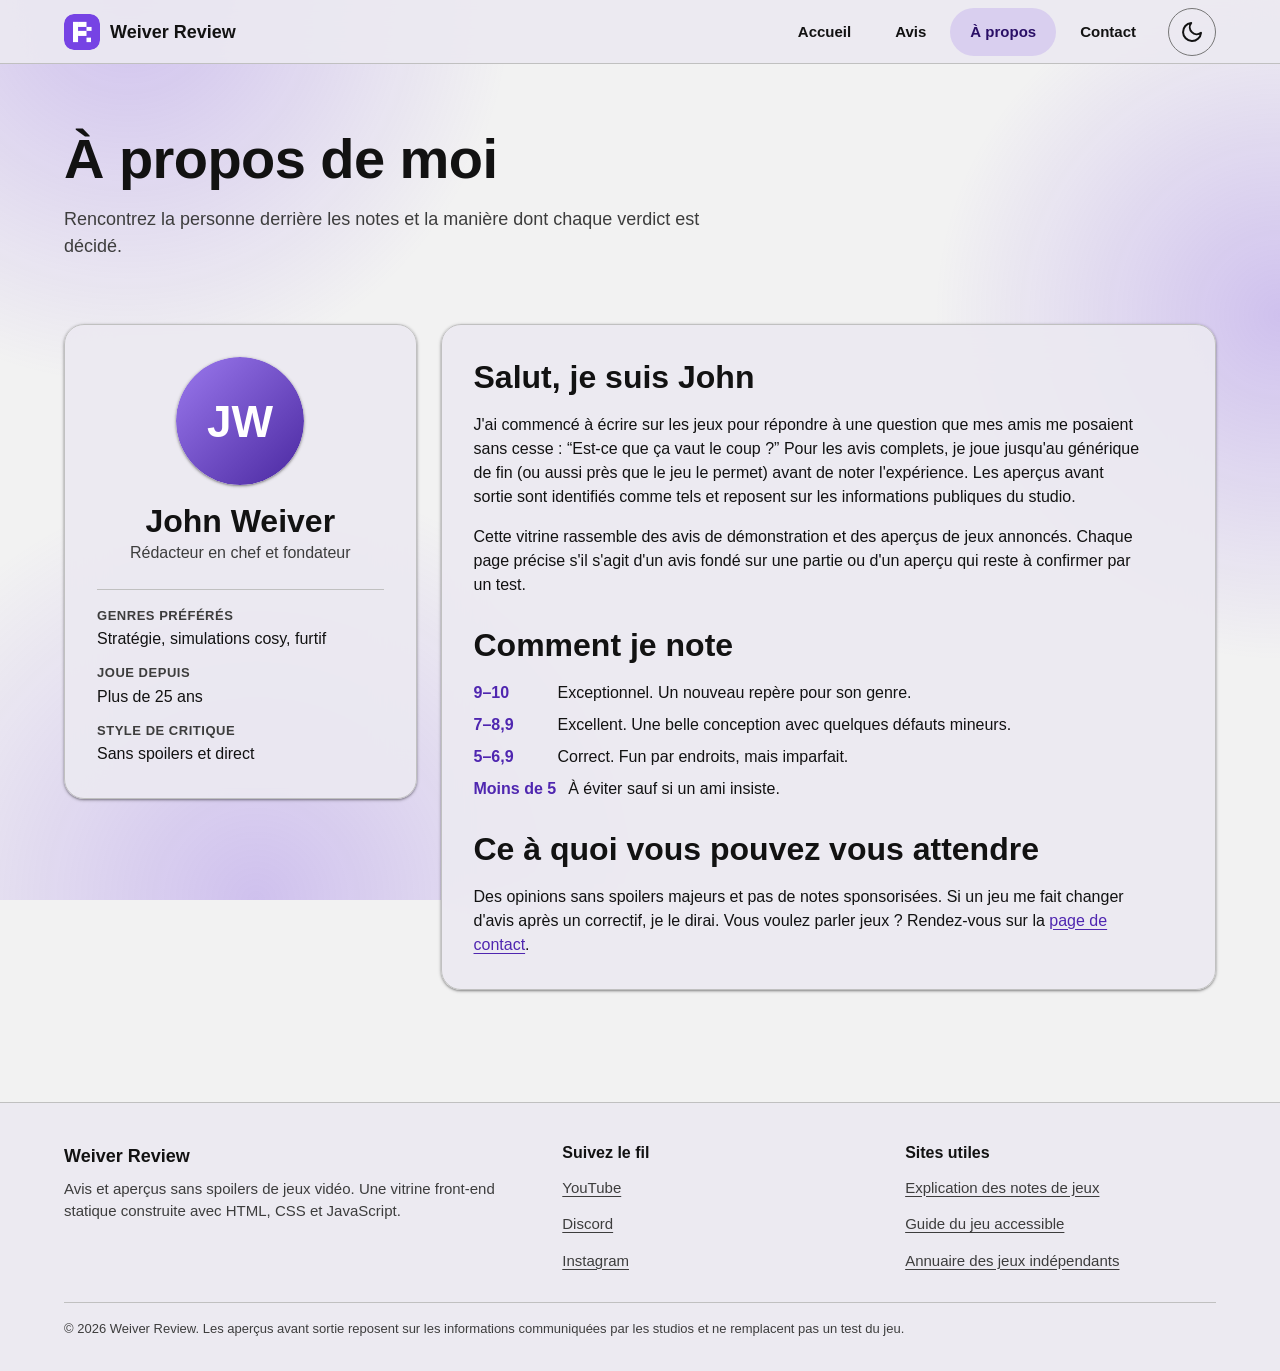
==== commit 37e78599: "feat(seo):amélioration SEO et refactor code" ====
--- a/aboutme.html
+++ b/aboutme.html
@@ -5,16 +5,42 @@
   <meta name="viewport" content="width=device-width, initial-scale=1">
   <meta name="color-scheme" content="light dark">
   <title>À propos | Weiver Review</title>
-  <meta name="description" content="Rencontrez Mara Quill, la critique fictive derrière Weiver Review, et apprenez comment chaque jeu reçoit sa note sur 10.">
+  <meta name="description" content="Découvrez John Weiver, sa méthode de notation sur 10 et la différence entre un avis complet et un aperçu de jeu vidéo.">
+  <meta name="author" content="John Weiver">
   <link rel="canonical" href="https://weiver-review.fr/aboutme.html">
 
   <!-- Open Graph -->
   <meta property="og:type" content="website">
   <meta property="og:site_name" content="Weiver Review">
   <meta property="og:title" content="À propos | Weiver Review">
-  <meta property="og:description" content="Rencontrez Mara Quill, la critique fictive derrière Weiver Review, et apprenez comment chaque jeu reçoit sa note sur 10.">
+  <meta property="og:description" content="Découvrez John Weiver, sa méthode de notation sur 10 et la différence entre un avis complet et un aperçu de jeu vidéo.">
   <meta property="og:url" content="https://weiver-review.fr/aboutme.html">
   <meta property="og:locale" content="fr_FR">
+  <meta name="twitter:card" content="summary">
+  <meta name="twitter:title" content="À propos | Weiver Review">
+  <meta name="twitter:description" content="Découvrez John Weiver et sa méthode pour noter les jeux vidéo.">
+
+  <script type="application/ld+json">
+    {
+      "@context": "https://schema.org",
+      "@graph": [
+        {
+          "@type": "AboutPage",
+          "name": "À propos de Weiver Review",
+          "url": "https://weiver-review.fr/aboutme.html",
+          "inLanguage": "fr-FR",
+          "isPartOf": { "@id": "https://weiver-review.fr/#website" }
+        },
+        {
+          "@type": "BreadcrumbList",
+          "itemListElement": [
+            { "@type": "ListItem", "position": 1, "name": "Accueil", "item": "https://weiver-review.fr/" },
+            { "@type": "ListItem", "position": 2, "name": "À propos", "item": "https://weiver-review.fr/aboutme.html" }
+          ]
+        }
+      ]
+    }
+  </script>
 
   <link rel="icon" type="image/svg+xml" href="res/logo/logo.svg">
   <script>
@@ -90,7 +116,7 @@
               </linearGradient>
             </defs>
             <circle cx="64" cy="64" r="64" fill="url(#avatar-gradient)"/>
-            <text x="64" y="64" text-anchor="middle" dominant-baseline="central" font-family="Arial, sans-serif" font-size="44" font-weight="700" fill="#ffffff">JR</text>
+            <text x="64" y="64" text-anchor="middle" dominant-baseline="central" font-family="Arial, sans-serif" font-size="44" font-weight="700" fill="#ffffff">JW</text>
           </svg>
           <div>
             <h2>John Weiver</h2>
@@ -114,8 +140,8 @@
 
         <div class="panel prose">
           <h2>Salut, je suis John</h2>
-          <p>J'ai commencé à écrire sur les jeux pour répondre à une question que mes amis me posaient sans cesse : &ldquo;Est-ce que ça vaut le coup ?&rdquo; Ce blog est la réponse plus longue. Chaque avis est joué jusqu'au générique de fin (ou aussi près que le jeu le permet), puis noté alors que l'expérience est encore fraîche.</p>
-          <p>Les jeux ici sont imaginaires, ce qui permet de se concentrer sur la manière dont un avis doit se lire : clair, juste et utile quand on décide quoi jouer ensuite.</p>
+          <p>J'ai commencé à écrire sur les jeux pour répondre à une question que mes amis me posaient sans cesse : &ldquo;Est-ce que ça vaut le coup ?&rdquo; Pour les avis complets, je joue jusqu'au générique de fin (ou aussi près que le jeu le permet) avant de noter l'expérience. Les aperçus avant sortie sont identifiés comme tels et reposent sur les informations publiques du studio.</p>
+          <p>Cette vitrine rassemble des avis de démonstration et des aperçus de jeux annoncés. Chaque page précise s'il s'agit d'un avis fondé sur une partie ou d'un aperçu qui reste à confirmer par un test.</p>
 
           <h2>Comment je note</h2>
           <ul class="scale">
@@ -126,7 +152,7 @@
           </ul>
 
           <h2>Ce à quoi vous pouvez vous attendre</h2>
-          <p>Des opinions honnêtes, pas de notes sponsorisées et pas de spoilers au-delà de la première heure. Si un jeu me fait changer d'avis après un correctif, je le dirai. Vous voulez parler jeux ? Rendez-vous sur la <a href="contact.html">page de contact</a>.</p>
+          <p>Des opinions sans spoilers majeurs et pas de notes sponsorisées. Si un jeu me fait changer d'avis après un correctif, je le dirai. Vous voulez parler jeux ? Rendez-vous sur la <a href="contact.html">page de contact</a>.</p>
         </div>
       </div>
     </section>
@@ -136,7 +162,7 @@
     <div class="container site-footer__inner">
       <div class="site-footer__about">
         <p class="site-footer__brand">Weiver Review</p>
-        <p>Avis honnêtes et sans spoilers de jeux imaginaires. Une vitrine front-end construite avec HTML, CSS et JavaScript purs.</p>
+        <p>Avis et aperçus sans spoilers de jeux vidéo. Une vitrine front-end statique construite avec HTML, CSS et JavaScript.</p>
       </div>
       <div>
         <h2 class="site-footer__title">Suivez le fil</h2>
@@ -155,7 +181,7 @@
         </ul>
       </div>
     </div>
-    <p class="container site-footer__legal">&copy; 2026 Weiver Review. Tous les titres, scores et personnes de ce site sont fictifs.</p>
+    <p class="container site-footer__legal">&copy; 2026 Weiver Review. Les aperçus avant sortie reposent sur les informations communiquées par les studios et ne remplacent pas un test du jeu.</p>
   </footer>
 </body>
 </html>
--- a/res/css/style.css
+++ b/res/css/style.css
@@ -237,15 +237,11 @@
   inset: 0;
   width: 100%;
   height: 100%;
+  object-fit: cover;
   color: rgb(255 255 255 / 0.85);
 }
 
-.card__cover--1 { --cover-a: #7643e4; --cover-b: #1f1147; }
-.card__cover--2 { --cover-a: #9b79ee; --cover-b: #4a28a0; }
-.card__cover--3 { --cover-a: #4a28a0; --cover-b: #0c0c0c; }
 .card__cover--4 { --cover-a: #2f2f2f; --cover-b: #7643e4; }
-.card__cover--5 { --cover-a: #8a8a8a; --cover-b: #5b2fc0; }
-.card__cover--6 { --cover-a: #5b2fc0; --cover-b: #2f2f2f; }
 
 .card__score {
   position: absolute;
@@ -278,6 +274,11 @@
   padding: 1.25rem;
 }
 
+.section[aria-label="Avis"] .card__body {
+  gap: 0.625rem;
+  padding: 1rem;
+}
+
 .card__meta {
   display: flex;
   flex-wrap: wrap;
@@ -338,6 +339,9 @@
   position: relative;
   z-index: 1;
   width: min(100%, 32rem);
+  max-height: calc(100vh - 2rem);
+  max-height: calc(100dvh - 2rem);
+  overflow-y: auto;
   display: grid;
   gap: 1rem;
   padding: 1.5rem;
@@ -379,50 +383,12 @@
   gap: 0.75rem;
 }
 
-/* Atouts / inconvénients */
-.verdict {
-  display: grid;
-  grid-template-columns: repeat(auto-fit, minmax(9.5rem, 1fr));
-  gap: 1rem;
-}
-
 .verdict__title {
   margin-bottom: 0.375rem;
   color: var(--md-on-surface);
   font-size: var(--md-label-lg);
   letter-spacing: 0.04em;
   text-transform: uppercase;
-}
-
-.verdict__list {
-  display: grid;
-  gap: 0.375rem;
-  margin: 0;
-  padding: 0;
-  list-style: none;
-  font-size: var(--md-body-md);
-}
-
-.verdict__list li {
-  position: relative;
-  padding-left: 1.375rem;
-}
-
-.verdict__list li::before {
-  position: absolute;
-  left: 0;
-  font-weight: 700;
-  color: var(--md-primary-text);
-}
-
-.verdict__list--pros li::before {
-  content: "+";
-  content: "+" / "";
-}
-
-.verdict__list--cons li::before {
-  content: "\2212";
-  content: "\2212" / "";
 }
 
 /* Scroll reveal (class added by index.js only when motion is allowed) */
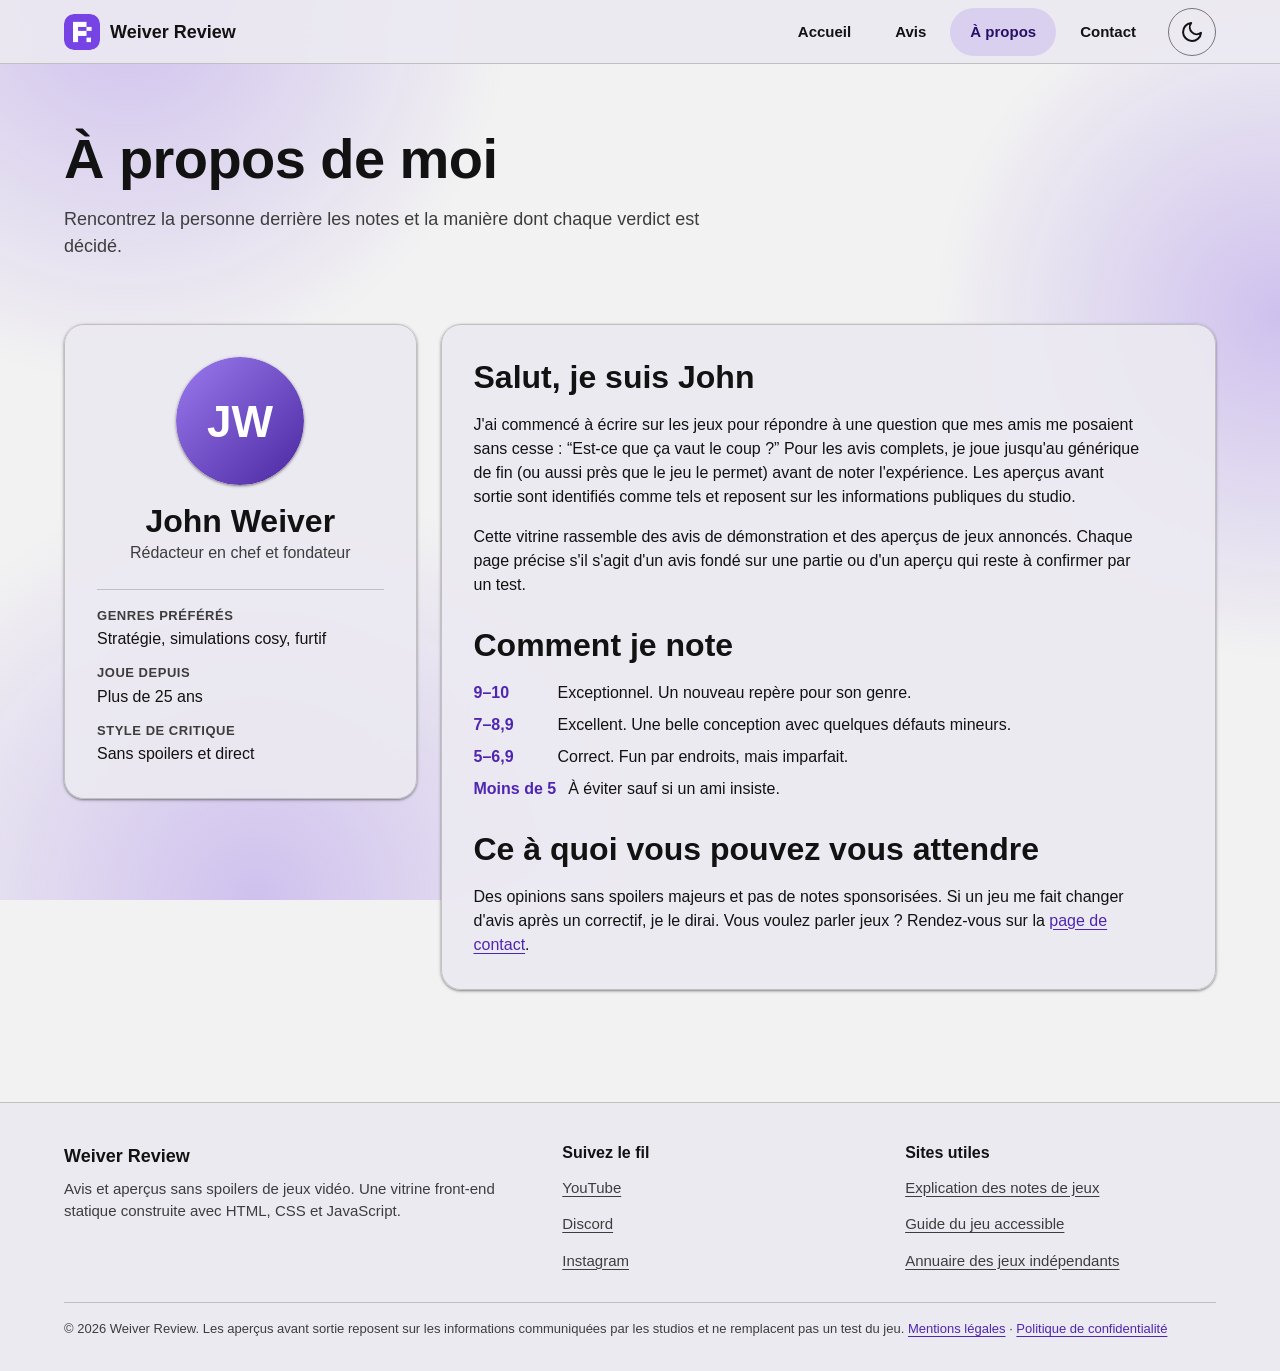
==== commit ceb2b316: "feat(seo):ajout pages 'mentions' et 'privacy' + README.md et amélioration SEO + réglage pour indexat" ====
--- a/aboutme.html
+++ b/aboutme.html
@@ -63,7 +63,7 @@
 
   <header class="site-header">
     <div class="container site-header__inner">
-      <a class="brand" href="index.html">
+      <a class="brand" href="/">
         <img class="brand__logo" src="res/logo/logo.svg" alt="" width="36" height="36">
         <span class="brand__name">Weiver Review</span>
       </a>
@@ -76,7 +76,7 @@
 
       <nav class="site-nav" id="site-nav" aria-label="Principal">
         <ul class="site-nav__list">
-          <li><a class="site-nav__link" href="index.html">Accueil</a></li>
+          <li><a class="site-nav__link" href="/">Accueil</a></li>
           <li><a class="site-nav__link" href="review.html">Avis</a></li>
           <li><a class="site-nav__link" href="aboutme.html" aria-current="page">À propos</a></li>
           <li><a class="site-nav__link" href="contact.html">Contact</a></li>
@@ -181,7 +181,7 @@
         </ul>
       </div>
     </div>
-    <p class="container site-footer__legal">&copy; 2026 Weiver Review. Les aperçus avant sortie reposent sur les informations communiquées par les studios et ne remplacent pas un test du jeu.</p>
+    <p class="container site-footer__legal">&copy; 2026 Weiver Review. Les aperçus avant sortie reposent sur les informations communiquées par les studios et ne remplacent pas un test du jeu. <a href="mentions.html">Mentions légales</a> · <a href="privacy.html">Politique de confidentialité</a></p>
   </footer>
 </body>
 </html>
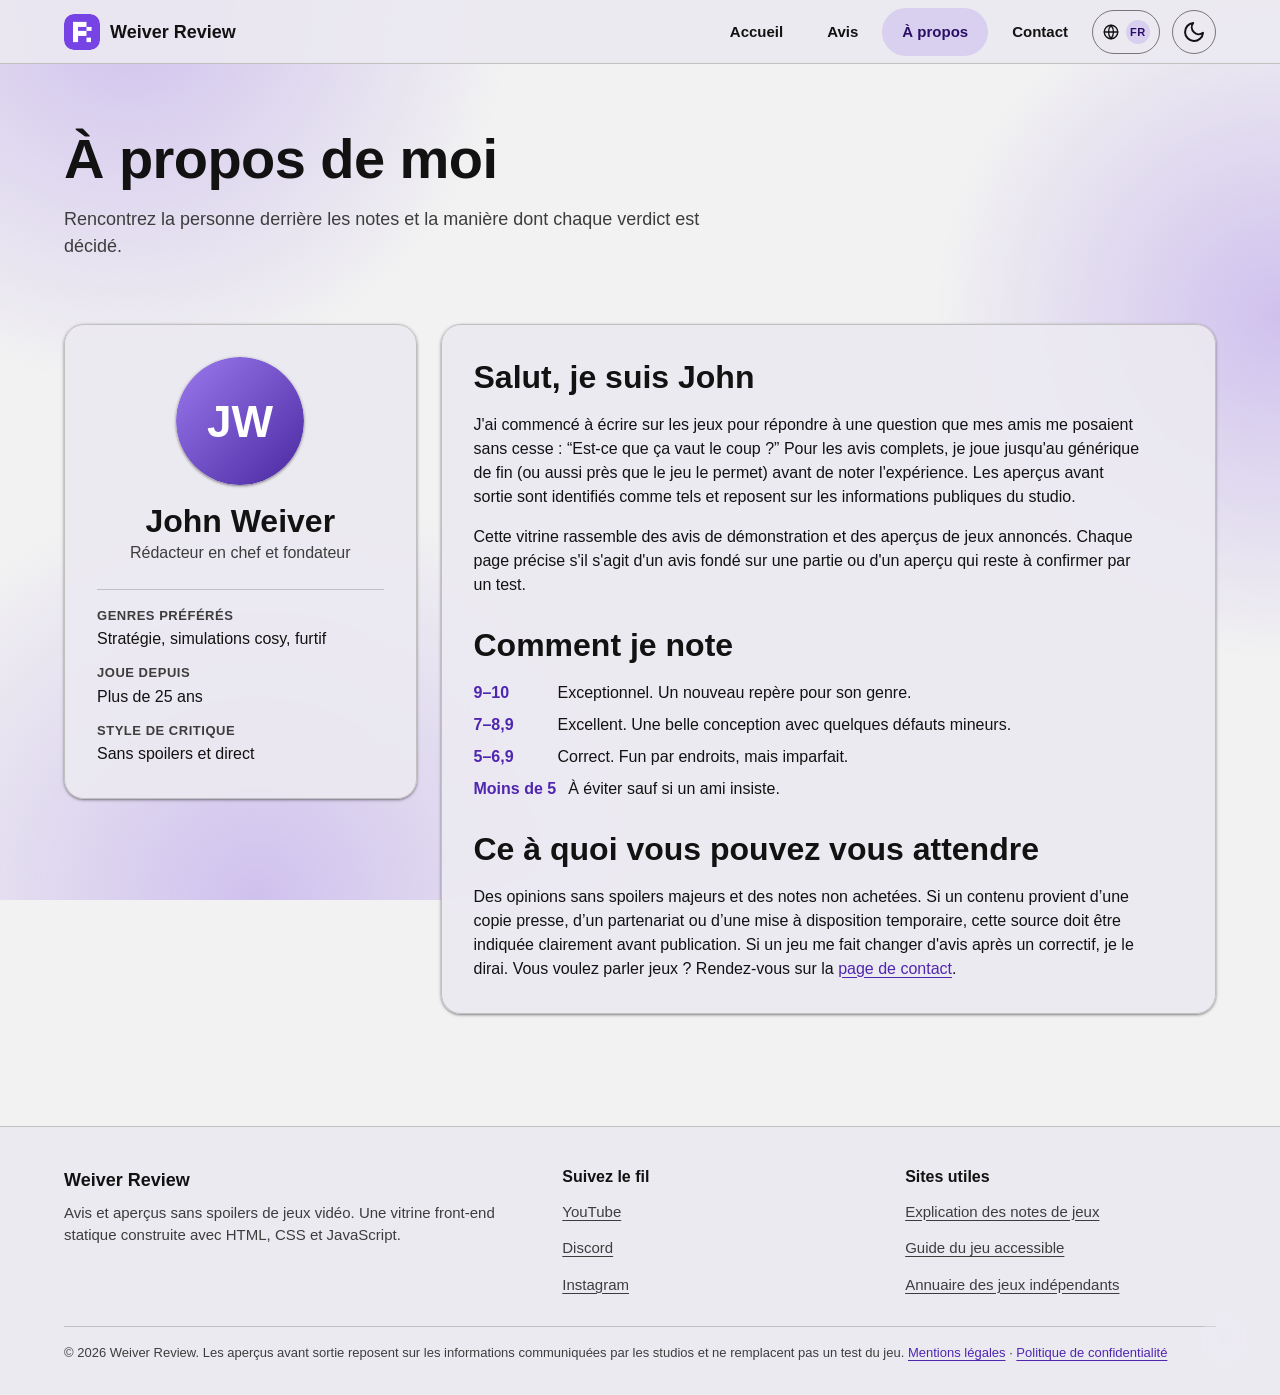
==== commit 5e1abd2d: "feat(seo):refonte complete du site v2" ====
--- a/aboutme.html
+++ b/aboutme.html
@@ -54,9 +54,10 @@
       document.documentElement.setAttribute('data-theme', theme);
     })();
   </script>
-  <link rel="stylesheet" href="res/css/global.css">
-  <link rel="stylesheet" href="res/css/style.css">
-  <script src="res/js/script.js" defer></script>
+  <link rel="stylesheet" href="res/css/global.css?v=20261118">
+  <link rel="stylesheet" href="res/css/style.css?v=20261118">
+  <script src="res/js/i18n.js?v=20261118" defer></script>
+  <script src="res/js/script.js?v=20261118" defer></script>
 </head>
 <body>
   <a class="skip-link" href="#main">Aller au contenu principal</a>
@@ -152,7 +153,7 @@
           </ul>
 
           <h2>Ce à quoi vous pouvez vous attendre</h2>
-          <p>Des opinions sans spoilers majeurs et pas de notes sponsorisées. Si un jeu me fait changer d'avis après un correctif, je le dirai. Vous voulez parler jeux ? Rendez-vous sur la <a href="contact.html">page de contact</a>.</p>
+          <p>Des opinions sans spoilers majeurs et des notes non achetées. Si un contenu provient d’une copie presse, d’un partenariat ou d’une mise à disposition temporaire, cette source doit être indiquée clairement avant publication. Si un jeu me fait changer d'avis après un correctif, je le dirai. Vous voulez parler jeux ? Rendez-vous sur la <a href="contact.html">page de contact</a>.</p>
         </div>
       </div>
     </section>
--- a/res/css/global.css
+++ b/res/css/global.css
@@ -510,24 +510,89 @@
   border-top: 1px solid var(--md-outline);
 }
 
+.site-nav__language {
+  display: flex;
+  align-items: center;
+  margin-top: 0.75rem;
+  padding: 0.25rem 1.25rem;
+}
+
+.language-toggle {
+  display: flex;
+  align-items: center;
+  justify-content: flex-start;
+  gap: 0.5rem;
+  width: 100%;
+  min-height: 3rem;
+  padding: 0 0.875rem;
+  border: 1px solid var(--md-outline-strong);
+  border-radius: var(--md-shape-full);
+  background: rgb(var(--md-surface-rgb) / 0.72);
+  color: var(--md-on-surface);
+  font-family: inherit;
+  font-size: var(--md-label-md);
+  font-weight: 700;
+  cursor: pointer;
+  transition: border-color 0.2s ease, background 0.2s ease, transform 0.2s ease;
+}
+
+.language-toggle:hover {
+  background: var(--md-state-hover);
+  border-color: var(--md-primary-text);
+  transform: translateY(-1px);
+}
+
+.language-toggle__icon {
+  width: 1.25rem;
+  height: 1.25rem;
+  flex: none;
+  fill: none;
+  stroke: currentColor;
+  stroke-width: 1.8;
+  stroke-linecap: round;
+  stroke-linejoin: round;
+}
+
+.language-toggle__code {
+  display: inline-grid;
+  width: 1.75rem;
+  height: 1.75rem;
+  place-items: center;
+  border-radius: 50%;
+  background: var(--md-primary-container);
+  color: var(--md-on-primary-container);
+  font-size: 0.6875rem;
+  line-height: 1;
+  letter-spacing: 0.04em;
+}
+
+.language-toggle__label {
+  cursor: pointer;
+}
+
 /* Theme toggle: shows a moon in light mode, a sun in dark mode */
 .theme-toggle {
   display: flex;
   align-items: center;
+  justify-content: flex-start;
   gap: 0.75rem;
   width: 100%;
   min-height: 3rem;
   padding: 0 1.25rem;
   border: 1px solid var(--md-outline-strong);
   border-radius: var(--md-shape-full);
-  background: transparent;
+  background: rgb(var(--md-surface-rgb) / 0.72);
   color: var(--md-on-surface);
   font-size: var(--md-label-lg);
   font-weight: 700;
+  cursor: pointer;
+  transition: border-color 0.2s ease, background 0.2s ease, transform 0.2s ease;
 }
 
 .theme-toggle:hover {
   background: var(--md-state-hover);
+  border-color: var(--md-primary-text);
+  transform: translateY(-1px);
 }
 
 .theme-toggle__icon {
@@ -584,10 +649,38 @@
     border: 0;
   }
 
+  .site-nav__language {
+    display: flex;
+    margin: 0;
+    padding: 0;
+  }
+
+  .language-toggle {
+    justify-content: center;
+    width: 4.25rem;
+    min-height: 2.75rem;
+    padding: 0;
+  }
+
+  .language-toggle__label {
+    position: absolute;
+    width: 1px;
+    height: 1px;
+    margin: -1px;
+    overflow: hidden;
+    clip: rect(0 0 0 0);
+  }
+
+  .language-toggle__icon {
+    display: block;
+  }
+
   .theme-toggle {
     justify-content: center;
-    width: 3rem;
+    width: 2.75rem;
+    min-height: 2.75rem;
     padding: 0;
+    border-radius: 50%;
   }
 
   /* Label stays available to screen readers */
@@ -653,12 +746,57 @@
   color: var(--md-primary-text);
 }
 
+.site-footer__list [aria-current="page"] {
+  display: inline-block;
+  padding-block: 0.375rem;
+  color: var(--md-primary-text);
+  font-weight: 700;
+}
+
 .site-footer__legal {
   padding-block: 1rem 2rem;
   border-top: 1px solid var(--md-outline);
   font-size: var(--md-label-md);
 }
 
+.site-footer__top {
+  position: fixed;
+  right: clamp(1rem, 3vw, 2rem);
+  bottom: clamp(1rem, 3vw, 2rem);
+  z-index: 90;
+  display: grid;
+  width: 3rem;
+  height: 3rem;
+  place-items: center;
+  border: 1px solid var(--md-outline-strong);
+  border-radius: 50%;
+  background: rgb(var(--md-surface-rgb) / 0.94);
+  -webkit-backdrop-filter: blur(var(--md-blur));
+  backdrop-filter: blur(var(--md-blur));
+  box-shadow: var(--md-elev-2);
+  color: var(--md-on-surface);
+  text-decoration: none;
+  transition: transform 0.2s ease, border-color 0.2s ease, background 0.2s ease;
+}
+
+.site-footer__top:hover {
+  border-color: var(--md-primary-text);
+  background: var(--md-primary-container);
+  color: var(--md-on-primary-container);
+  text-decoration: none;
+  transform: translateY(-3px);
+}
+
+.site-footer__top-icon {
+  width: 1.25rem;
+  height: 1.25rem;
+  fill: none;
+  stroke: currentColor;
+  stroke-width: 2;
+  stroke-linecap: round;
+  stroke-linejoin: round;
+}
+
 @media (min-width: 600px) {
   .site-footer__inner {
     grid-template-columns: repeat(2, 1fr);
@@ -676,6 +814,36 @@
 
   .site-footer__about {
     grid-column: auto;
+  }
+}
+
+@media (min-width: 1024px) {
+  .site-nav__language {
+    margin: 0;
+    padding: 0;
+  }
+
+  .site-nav__language .language-toggle {
+    width: 4.25rem;
+    min-height: 2.75rem;
+    justify-content: center;
+    gap: 0.35rem;
+    padding: 0.25rem 0.5rem;
+    border-radius: 999px;
+  }
+
+  .site-nav__language .language-toggle__label {
+    display: none;
+  }
+
+  .site-nav__language .language-toggle__icon {
+    width: 1.125rem;
+    height: 1.125rem;
+  }
+
+  .site-nav__language .language-toggle__code {
+    width: 1.5rem;
+    height: 1.5rem;
   }
 }
 
--- a/res/css/style.css
+++ b/res/css/style.css
@@ -51,6 +51,82 @@
   font-size: clamp(1rem, 0.95rem + 0.25vw, 1.125rem);
 }
 
+.breadcrumb {
+  margin-bottom: 1rem;
+  color: var(--md-on-surface-variant);
+  font-size: var(--md-label-md);
+}
+
+.review-method {
+  display: grid;
+  gap: 0.75rem;
+  margin-bottom: 1.5rem;
+}
+
+.topic-notice {
+  display: grid;
+  gap: 0.75rem;
+  margin-bottom: 1.5rem;
+}
+
+.topic-list,
+.ranked-list,
+.news-list {
+  display: grid;
+  gap: 1rem;
+  margin: 0;
+  padding: 0;
+  list-style: none;
+}
+
+.topic-card {
+  display: grid;
+  gap: 0.75rem;
+  padding: clamp(1.25rem, 3vw, 1.75rem);
+  border: 1px solid var(--md-outline);
+  border-radius: var(--md-shape-lg);
+  background: rgb(var(--md-surface-rgb) / var(--md-surface-alpha));
+  box-shadow: var(--md-elev-1);
+}
+
+.topic-card__meta {
+  display: flex;
+  flex-wrap: wrap;
+  gap: 0.5rem;
+  color: var(--md-on-surface-variant);
+  font-size: var(--md-label-md);
+}
+
+.ranked-list {
+  counter-reset: ranking;
+}
+
+.ranked-list li {
+  counter-increment: ranking;
+  position: relative;
+  padding-left: 4.25rem;
+}
+
+.ranked-list li::before {
+  content: counter(ranking);
+  position: absolute;
+  left: 1.25rem;
+  top: 1.25rem;
+  display: grid;
+  width: 2.25rem;
+  height: 2.25rem;
+  place-items: center;
+  border-radius: 50%;
+  background: var(--md-primary-container);
+  color: var(--md-on-primary-container);
+  font-weight: 700;
+}
+
+.news-list time {
+  color: var(--md-on-surface-variant);
+  font-size: var(--md-label-md);
+}
+
 .chip {
   display: inline-flex;
   align-items: center;
